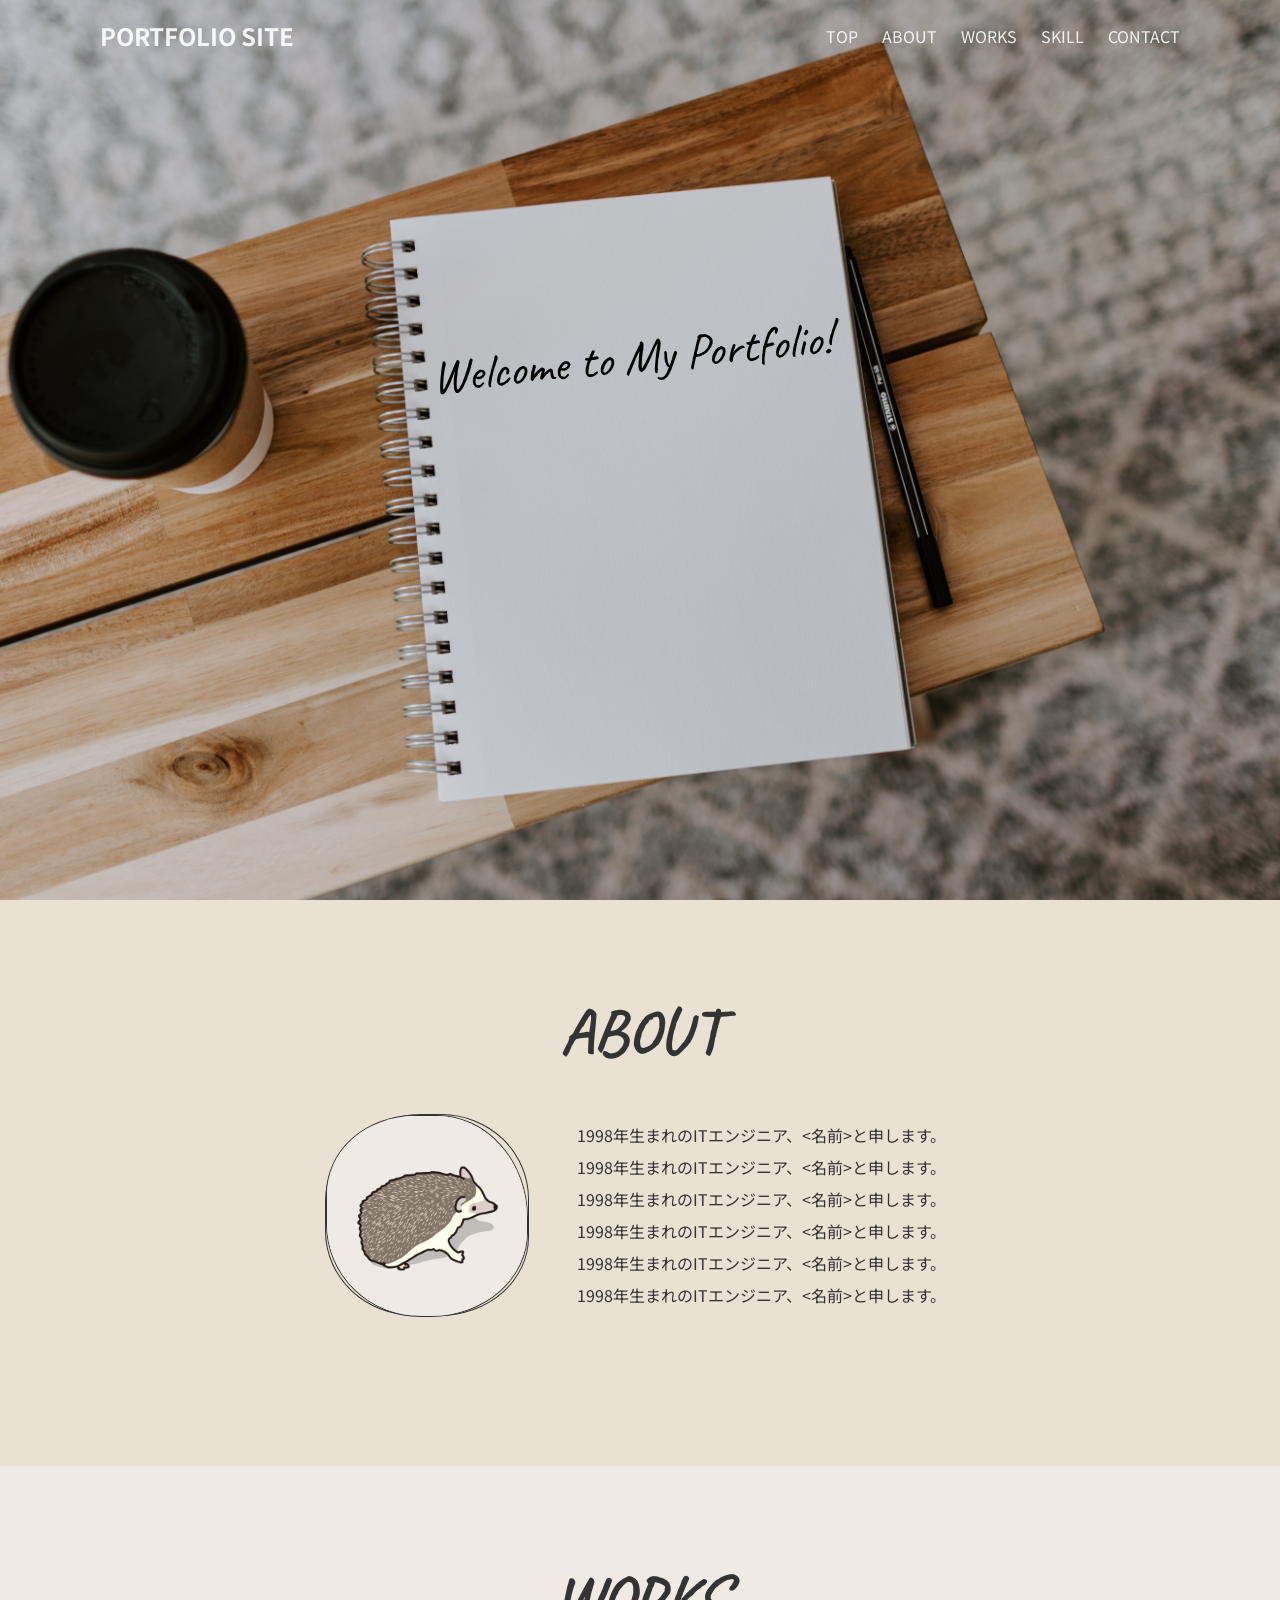
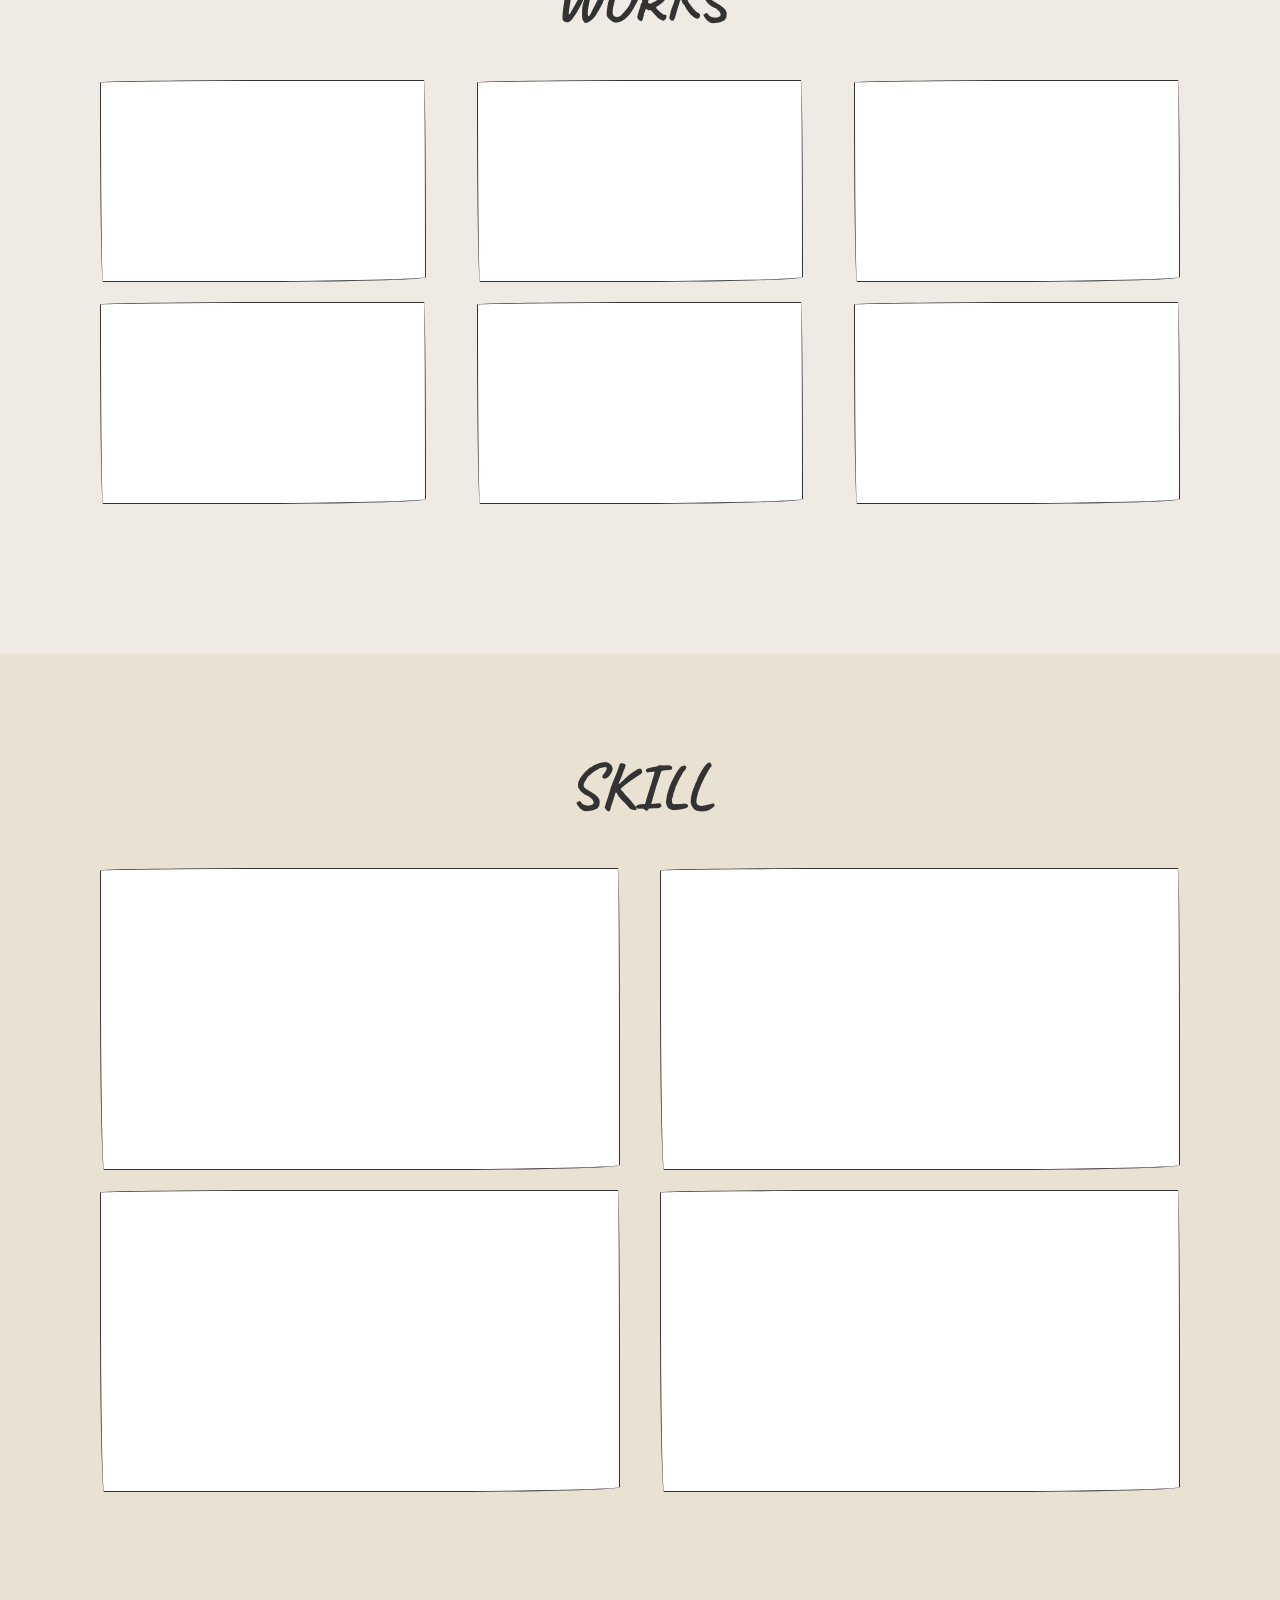
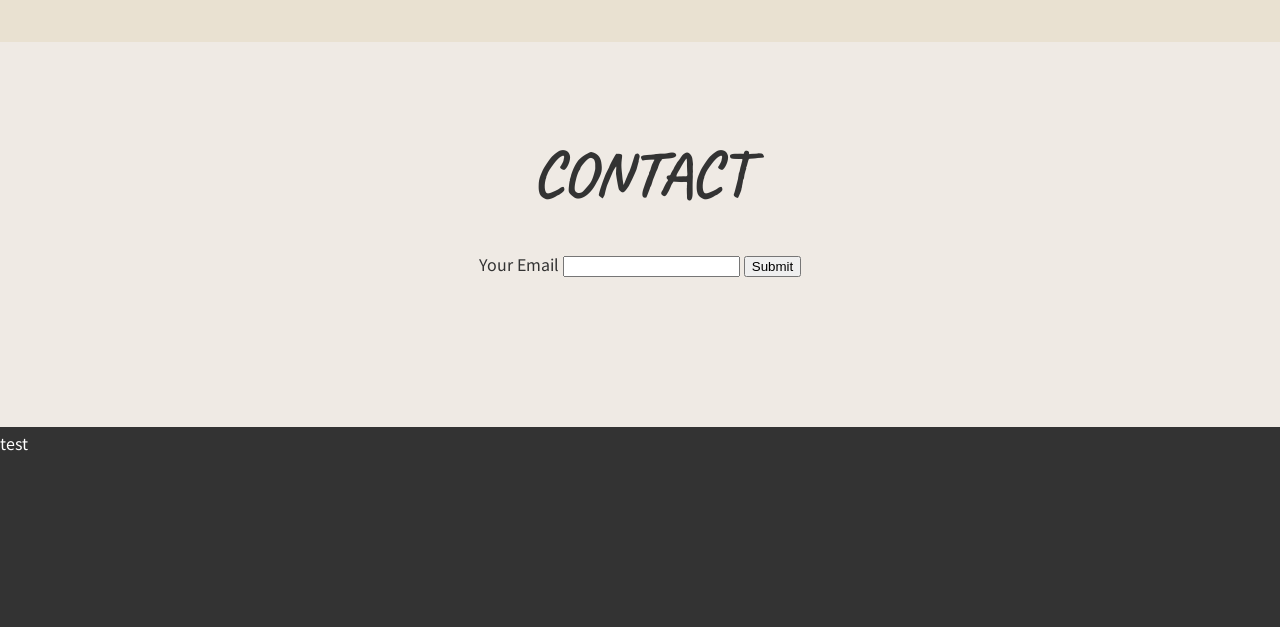
==== index.html @ 76a575d4 "first commit" ====
<!DOCTYPE html>
<html lang="ja">
  <head>
    <meta charset="UTF-8" />
    <meta http-equiv="X-UA-Compatible" content="IE=edge" />
    <meta name="viewport" content="width=device-width, initial-scale=1.0" />
    <link rel="preconnect" href="https://fonts.googleapis.com" />
    <link rel="preconnect" href="https://fonts.gstatic.com" crossorigin />
    <link
      href="https://fonts.googleapis.com/css2?family=Caveat&family=Noto+Sans+JP&display=swap"
      rel="stylesheet"
    />
    <link rel="stylesheet" href="scss/style.css" />
    <title>PORTFOLIO SITE</title>
  </head>

  <body>
    <header class="site-header">
      <nav class="container">
        <h1><a href="#">PORTFOLIO SITE</a></h1>
        <ul class="menu">
          <li><a href="#top-banner">TOP</a></li>
          <li><a href="#about">ABOUT</a></li>
          <li><a href="#works">WORKS</a></li>
          <li><a href="#skill">SKILL</a></li>
          <li><a href="#contact">CONTACT</a></li>
        </ul>
      </nav>
    </header>

    <div id="top-banner">
      <div class="container">
        <img src="./img/comment.svg" alt="comment" class="top-title" />
      </div>
    </div>

    <div id="about">
      <div class="container">
        <h2>ABOUT</h2>
        <div class="about-flex">
          <div class="circle-in">
            <img src="./img/about-icon.jpg" alt="icon" class="circle-out" />
          </div>
          <p style="width: 35%; text-align: left">
            1998年生まれのITエンジニア、<名前>と申します。<br />
            1998年生まれのITエンジニア、<名前>と申します。<br />
            1998年生まれのITエンジニア、<名前>と申します。<br />
            1998年生まれのITエンジニア、<名前>と申します。<br />
            1998年生まれのITエンジニア、<名前>と申します。<br />
            1998年生まれのITエンジニア、<名前>と申します。<br />
          </p>
        </div>
      </div>
    </div>

    <div id="works">
      <div class="container">
        <h2>WORKS</h2>
        <div class="work-list">
          <div class="work"></div>
          <div class="work"></div>
          <div class="work"></div>
          <div class="work"></div>
          <div class="work"></div>
          <div class="work"></div>
        </div>
      </div>
    </div>

    <div id="skill">
      <div class="container">
        <h2>SKILL</h2>
        <div class="skill-list">
          <div class="skill"></div>
          <div class="skill"></div>
          <div class="skill"></div>
          <div class="skill"></div>
        </div>
      </div>
    </div>

    <div id="contact">
      <div class="container">
        <h2>CONTACT</h2>
        <form method="post">
          <label for="email">Your Email</label>
          <input name="Email" id="email" type="email" />
          <button type="submit">Submit</button>
        </form>
      </div>
    </div>

    <footer class="site-footer">
      <p>test</p>
    </footer>

    <script src="js/scroll.js"></script>
  </body>
</html>
---- scss/style.css ----
html,
body,
h1,
h2,
p,
ul,
li {
  margin: 0;
  padding: 0;
  line-height: 1;
}

p {
  line-height: 2;
}

h2 {
  font-size: 64px;
  font-family: "Caveat", cursive;
  padding-bottom: 50px;
}

ul {
  list-style: none;
}

a {
  text-decoration: none;
  color: inherit;
}

img {
  border: none;
  vertical-align: bottom;
  max-width: 100%;
}

html {
  font-size: 62.5%;
  font-weight: normal;
  font-family: "Noto Sans JP", sans-serif;
}

body {
  background-color: #e9e1d1;
  color: #333;
  font-size: 1.6rem;
}

.site-header {
  width: 100%;
  height: 72px;
  position: fixed;
  top: 0;
  display: flex;
  color: #fff;
  opacity: 0.9;
  z-index: 999;
}
.site-header nav {
  display: flex;
  align-items: center;
  justify-content: space-between;
}
.site-header nav li {
  float: left;
  margin-left: 24px;
}

.container {
  margin: 0 auto;
  max-width: 1080px;
  width: 100%;
}

#top-banner,
#about,
#works,
#skill,
#contact {
  margin: 0 auto;
  justify-content: center;
  text-align: center;
  position: relative;
}

#about,
#works,
#skill,
#contact {
  padding-top: 100px;
  padding-bottom: 150px;
  z-index: 2;
}

#about,
#skill {
  background-color: #e9e1d1;
}

#works,
#contact {
  background-color: #efeae4;
}

#top-banner {
  height: 100vh;
  width: 100%;
  background-image: url(../img/bg-top.jpg);
  background-repeat: no-repeat;
  background-size: cover;
  background-position: center;
  background-attachment: fixed;
}

.top-title {
  top: 40%;
  left: 50%;
  transform: translate(-50%, -50%);
  position: fixed;
}

.about-flex {
  display: flex;
  gap: 48px;
  align-items: center;
  justify-content: center;
}

.circle-in {
  border-radius: 47% 43% 44% 44%/43% 42% 39% 42%;
  min-width: 200px;
  height: 200px;
  border: solid 1px #333;
}

.circle-out {
  border-radius: 44% 45% 48% 47%/39% 51% 42% 46%;
  min-width: 200px;
  height: 200px;
  border: solid 1px #333;
}

.work-list {
  display: flex;
  flex-wrap: wrap;
  justify-content: center;
  justify-content: space-between;
  gap: 20px;
}

.work {
  background-color: #fff;
  border: solid 1px #333;
  border-radius: 184px 2px 185px 3px/2.5px 200px 5px 185px;
  width: 30%;
  height: 200px;
}

.skill-list {
  display: flex;
  flex-wrap: wrap;
  justify-content: center;
  justify-content: space-between;
  gap: 20px;
}

.skill {
  background-color: #fff;
  border: solid 1px #333;
  border-radius: 184px 2px 185px 4px/2.5px 200px 5px 185px;
  width: 48%;
  height: 300px;
}

.site-footer {
  height: 200px;
  justify-content: center;
  background-color: #333;
  color: #fff;
}/*# sourceMappingURL=style.css.map */
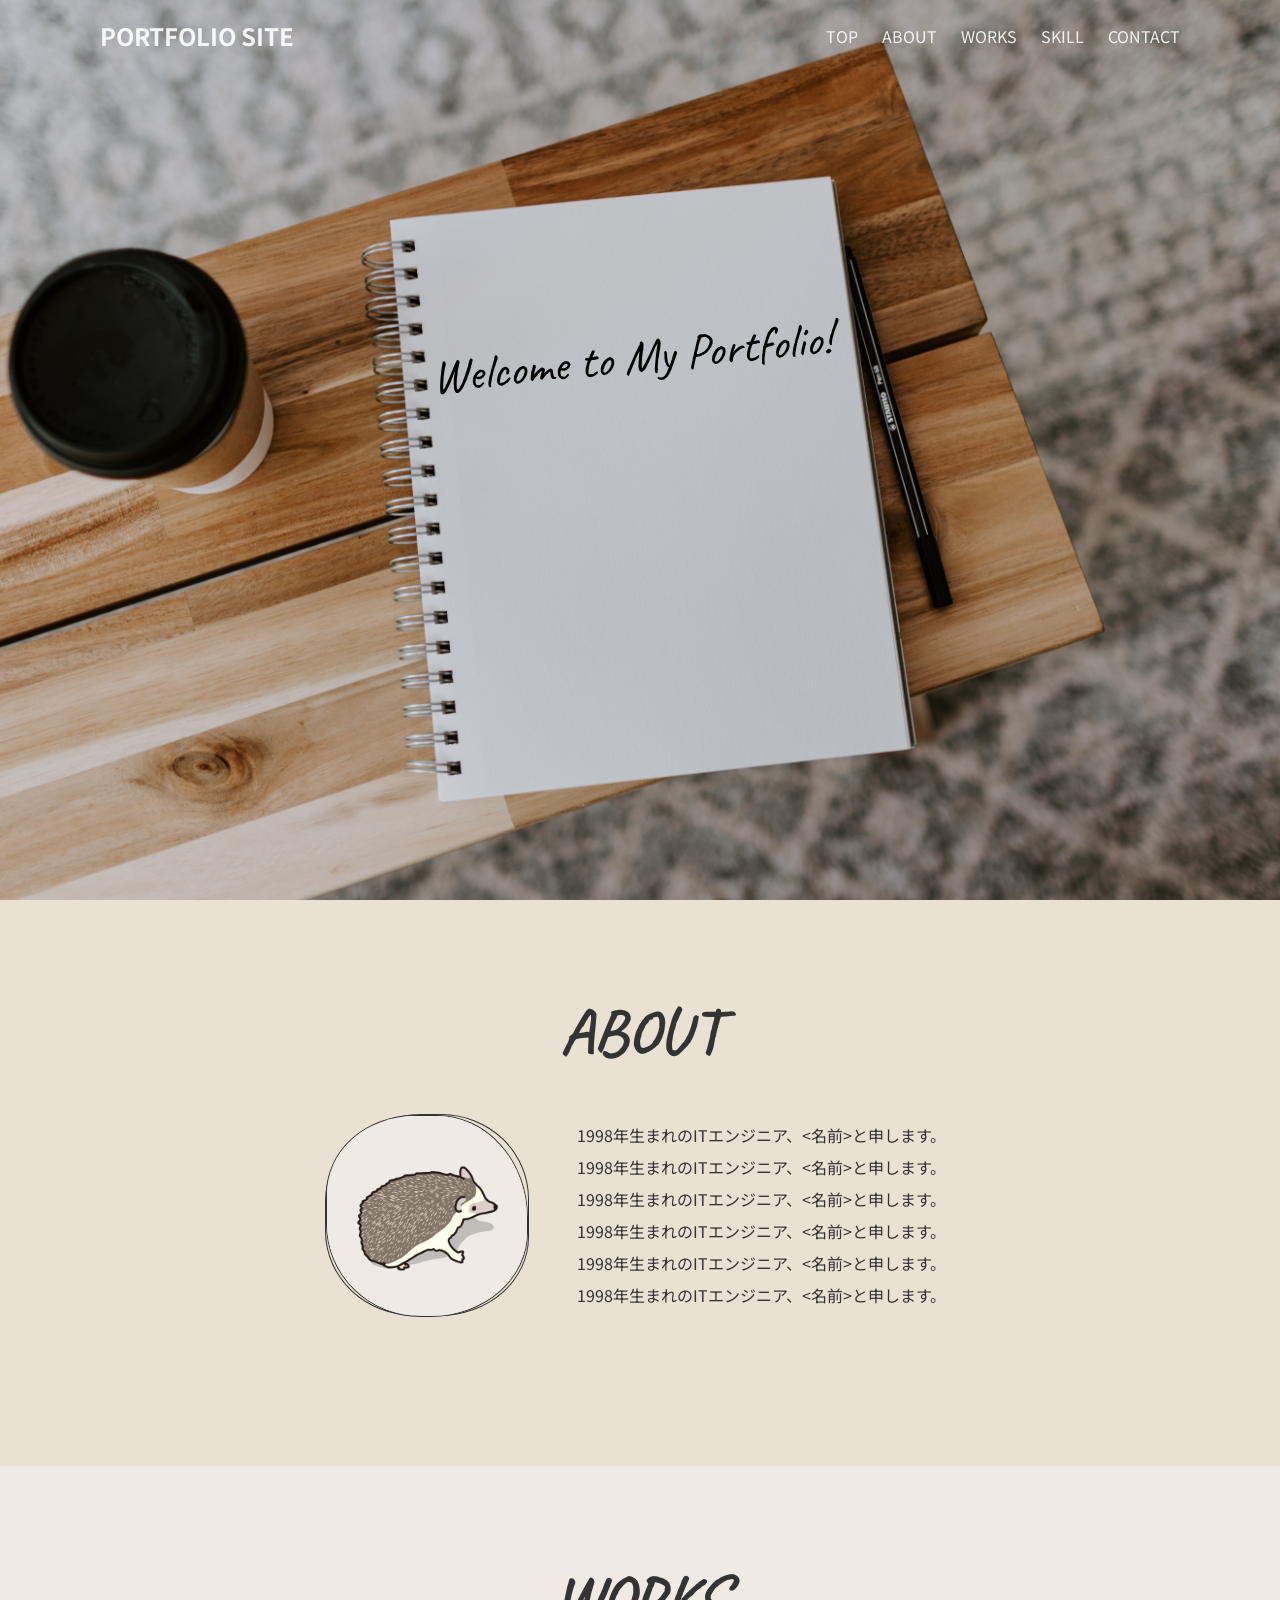
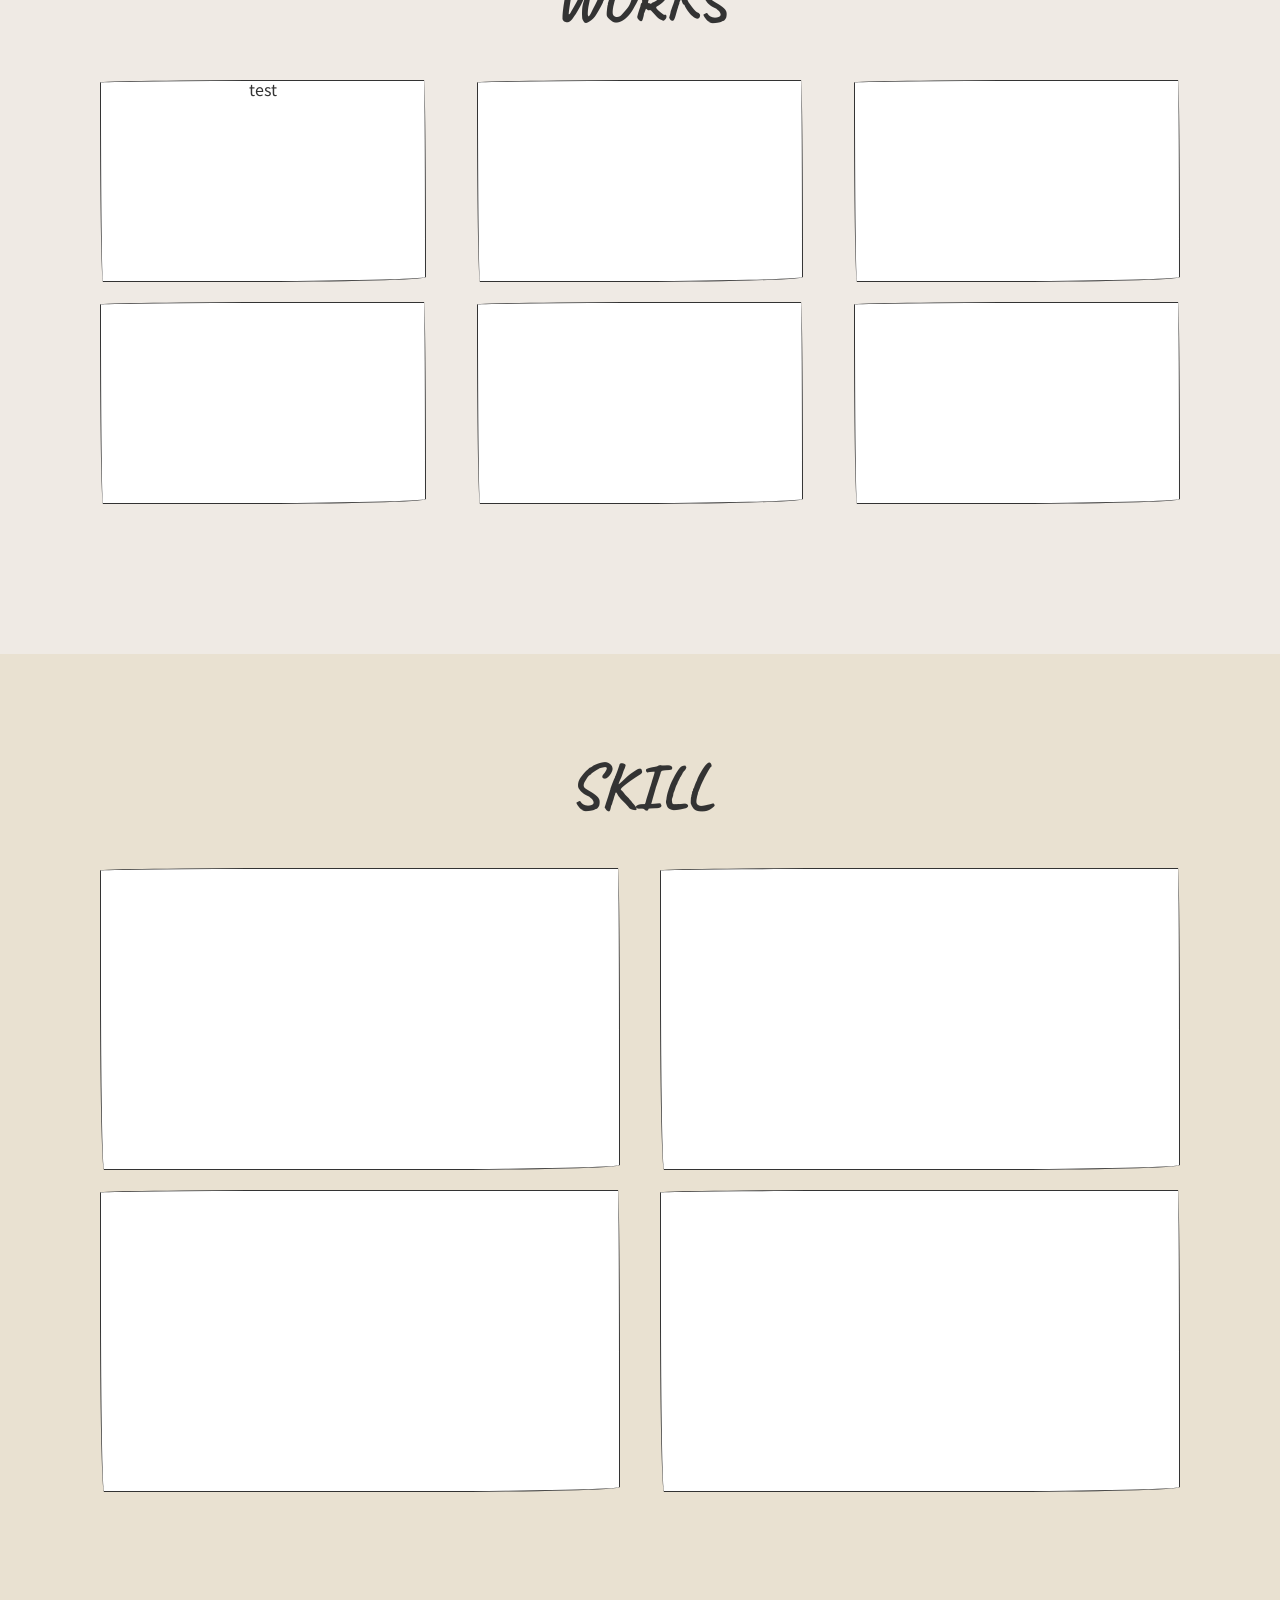
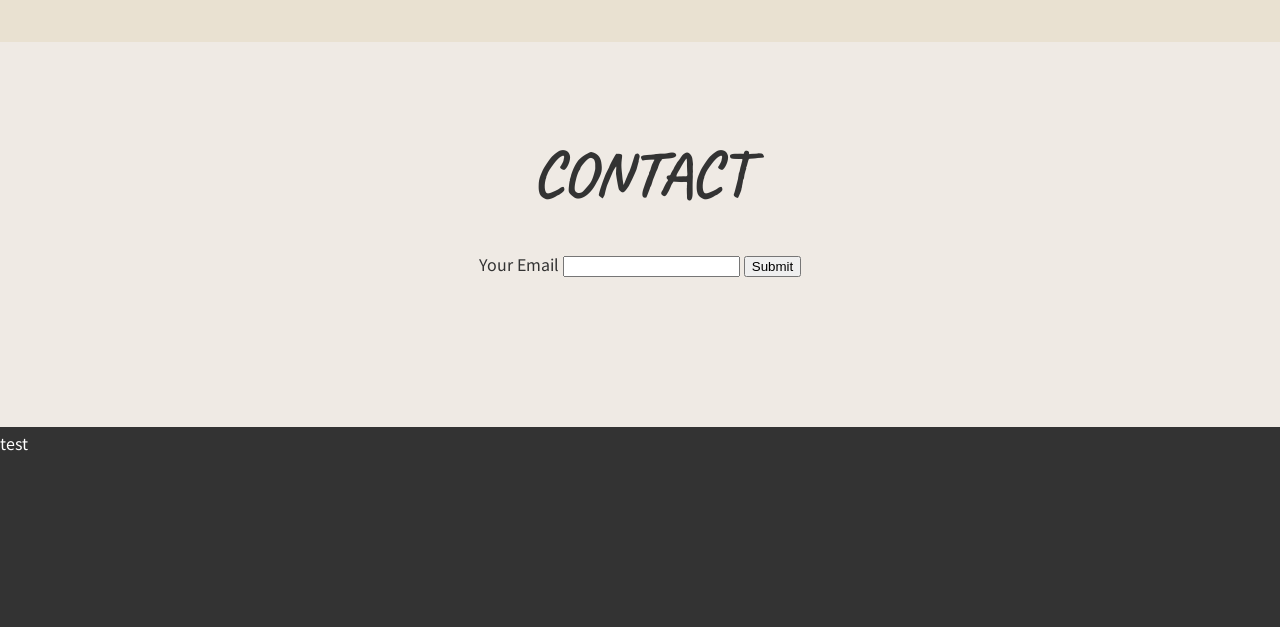
==== commit c4ba1836: "testコミット" ====
--- a/index.html
+++ b/index.html
@@ -57,7 +57,7 @@
       <div class="container">
         <h2>WORKS</h2>
         <div class="work-list">
-          <div class="work"></div>
+          <div class="work">test</div>
           <div class="work"></div>
           <div class="work"></div>
           <div class="work"></div>
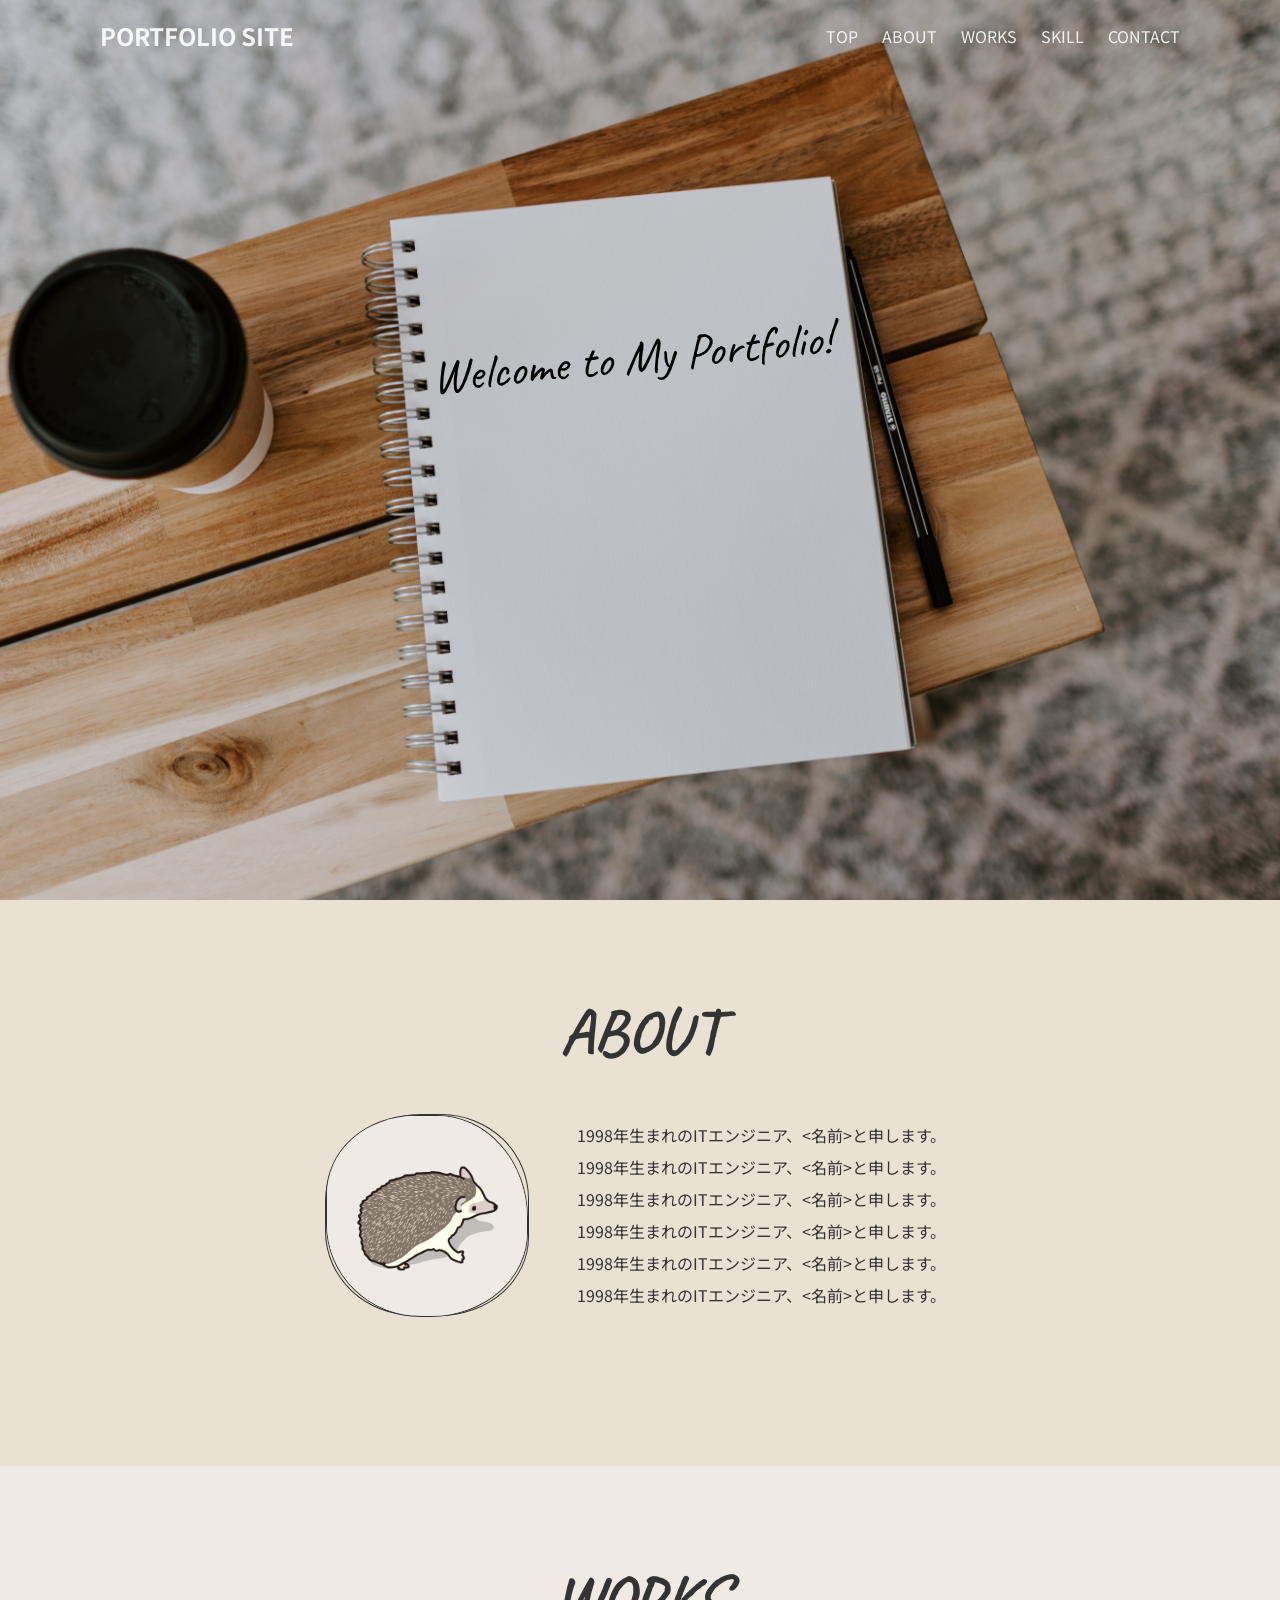
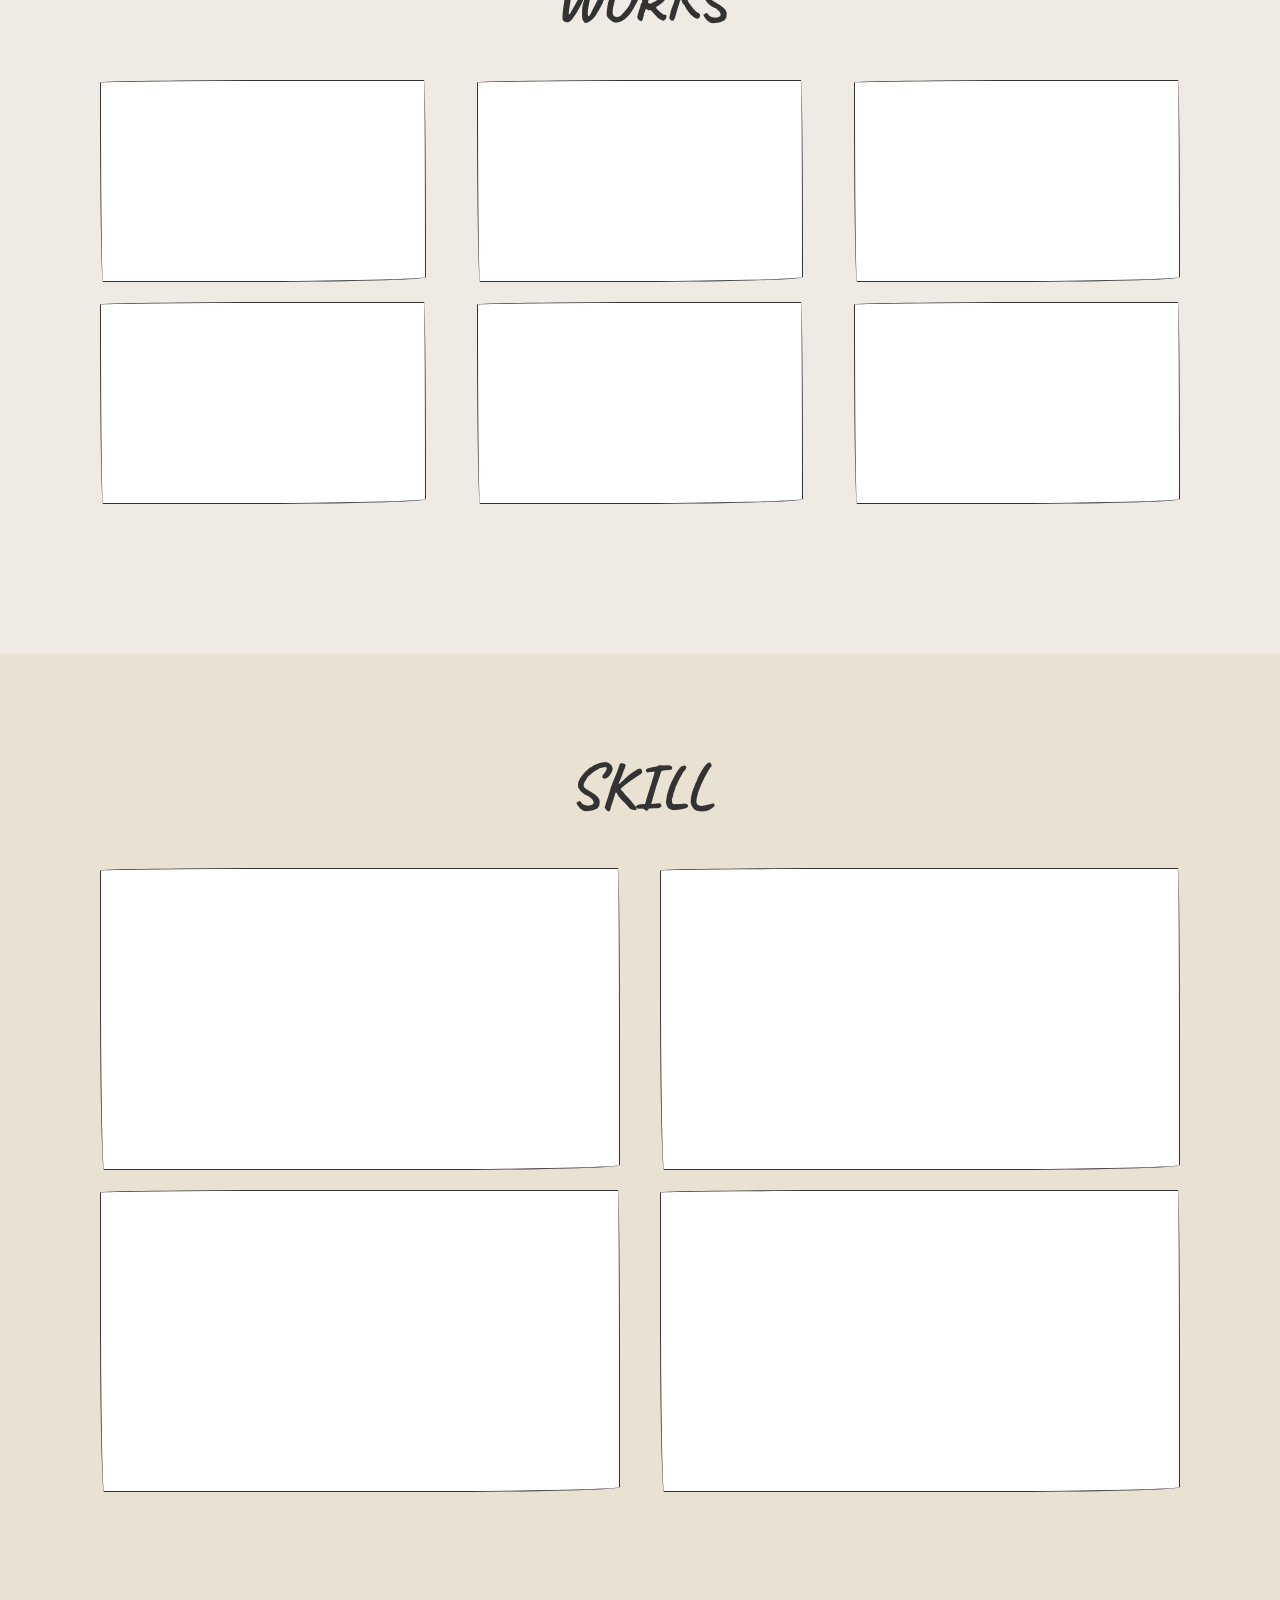
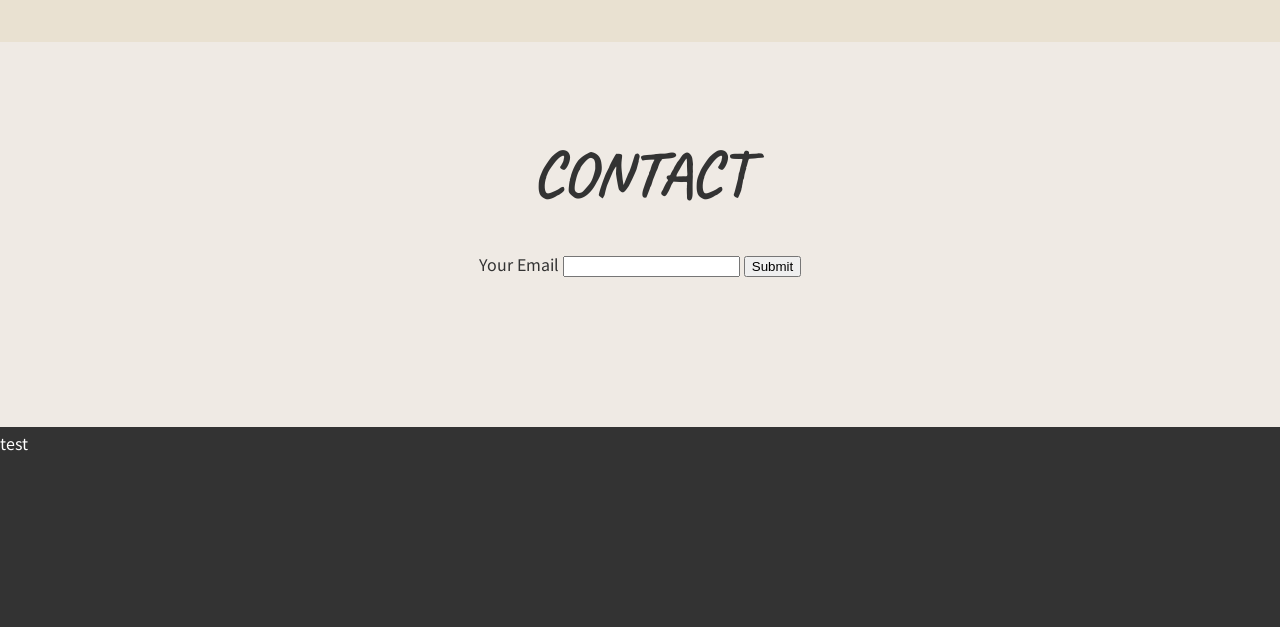
==== commit 09a1a499: "test" ====
--- a/index.html
+++ b/index.html
@@ -57,7 +57,7 @@
       <div class="container">
         <h2>WORKS</h2>
         <div class="work-list">
-          <div class="work">test</div>
+          <div class="work"></div>
           <div class="work"></div>
           <div class="work"></div>
           <div class="work"></div>
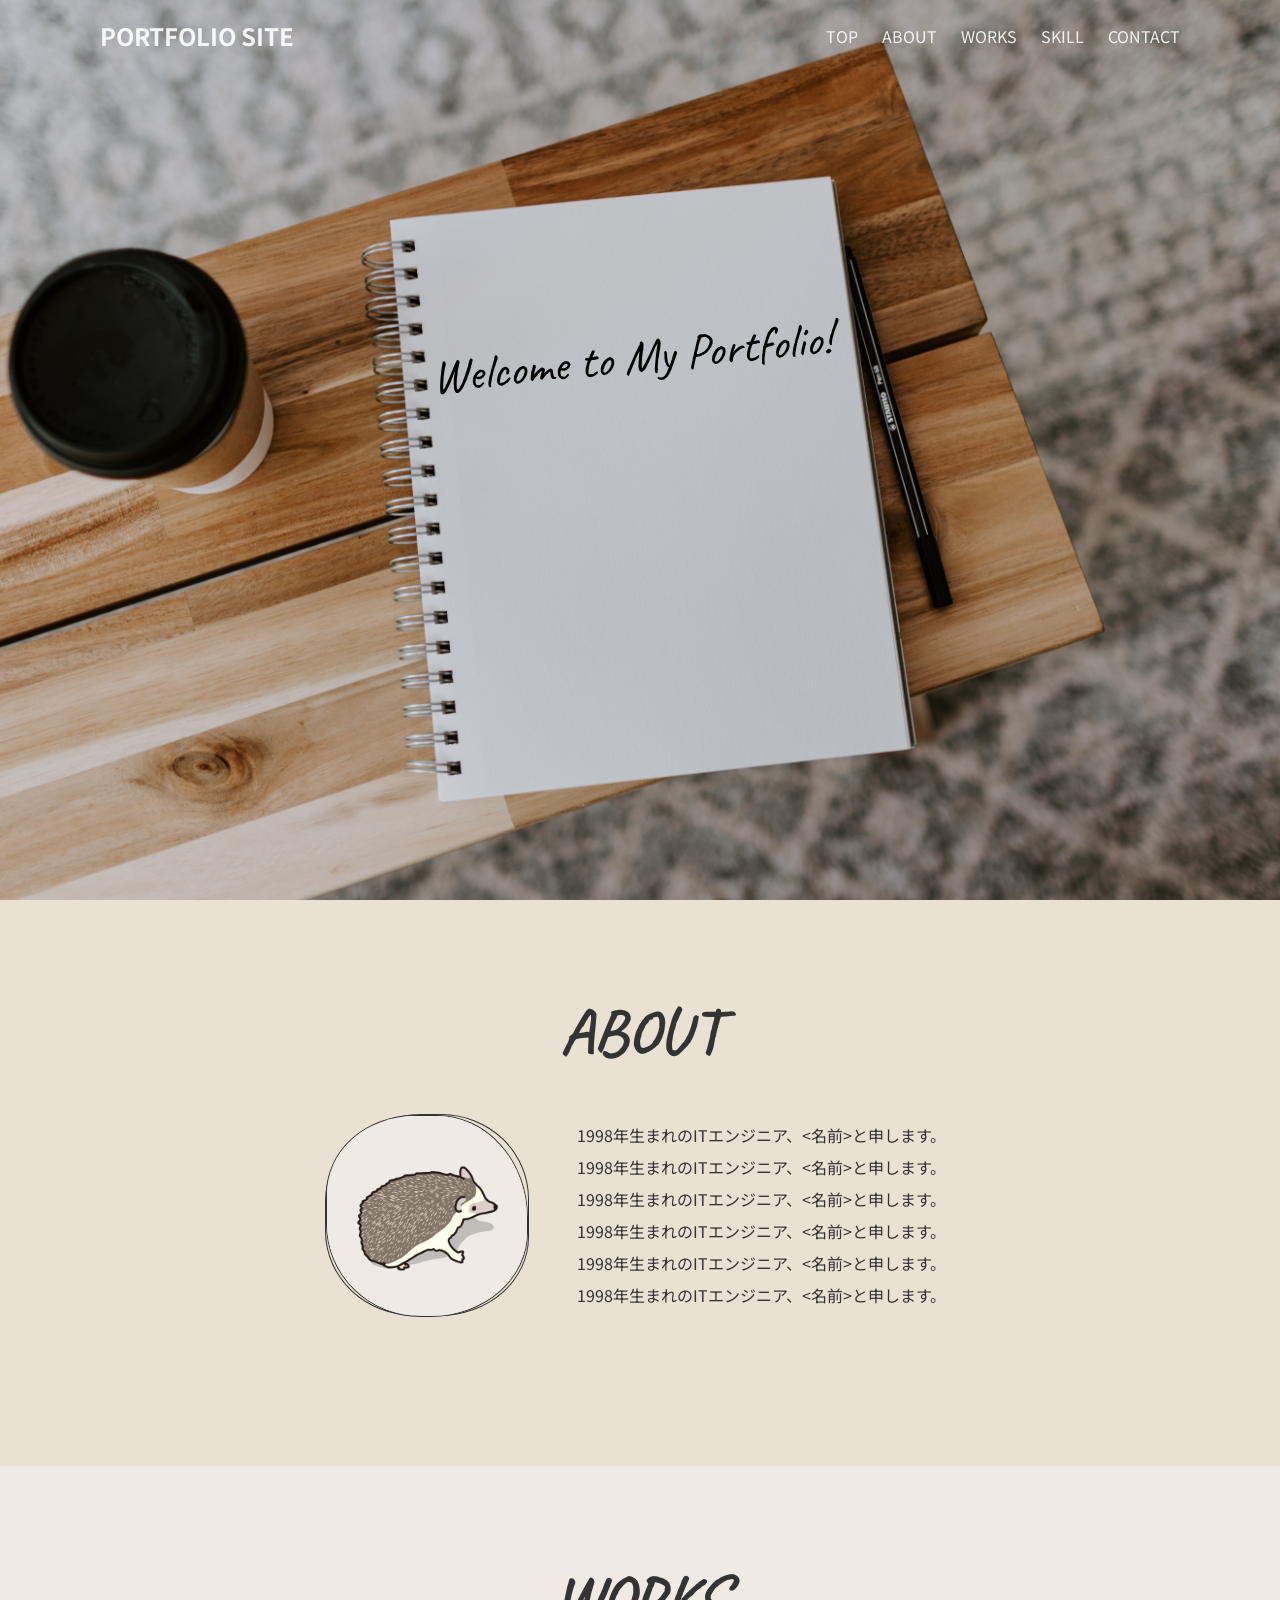
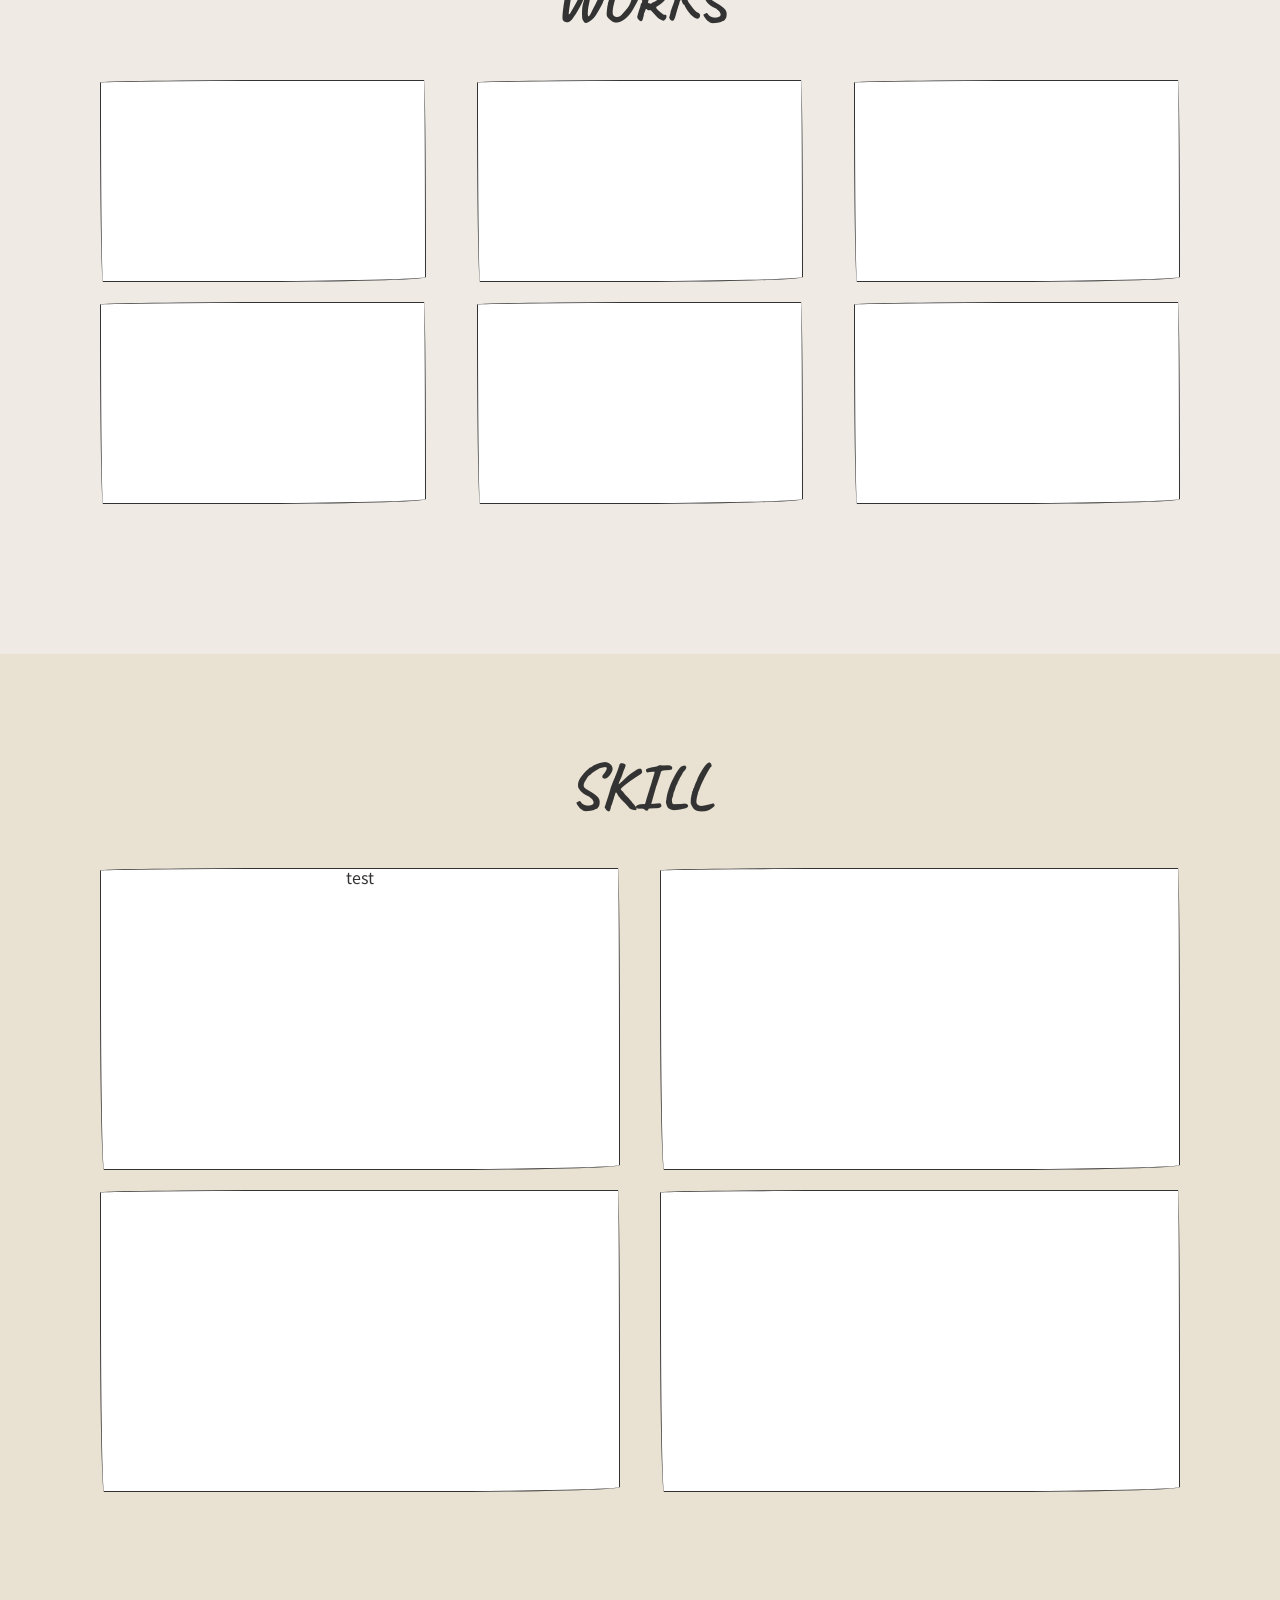
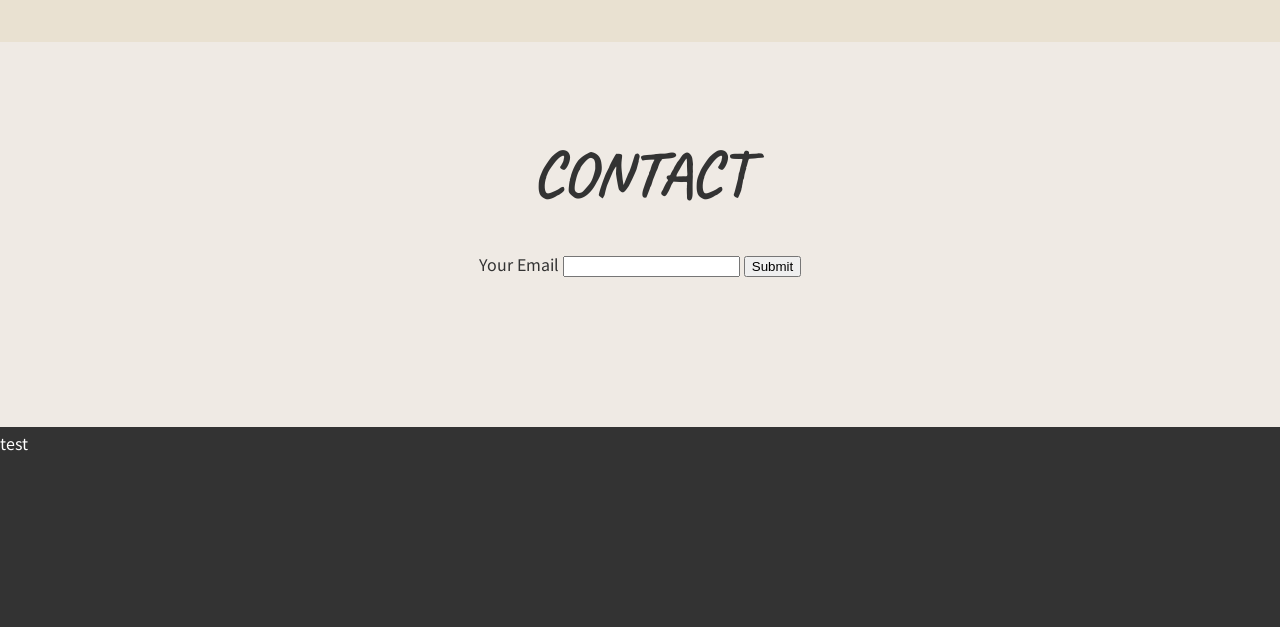
==== commit b25e8f85: "testコミット" ====
--- a/index.html
+++ b/index.html
@@ -71,7 +71,7 @@
       <div class="container">
         <h2>SKILL</h2>
         <div class="skill-list">
-          <div class="skill"></div>
+          <div class="skill">test</div>
           <div class="skill"></div>
           <div class="skill"></div>
           <div class="skill"></div>
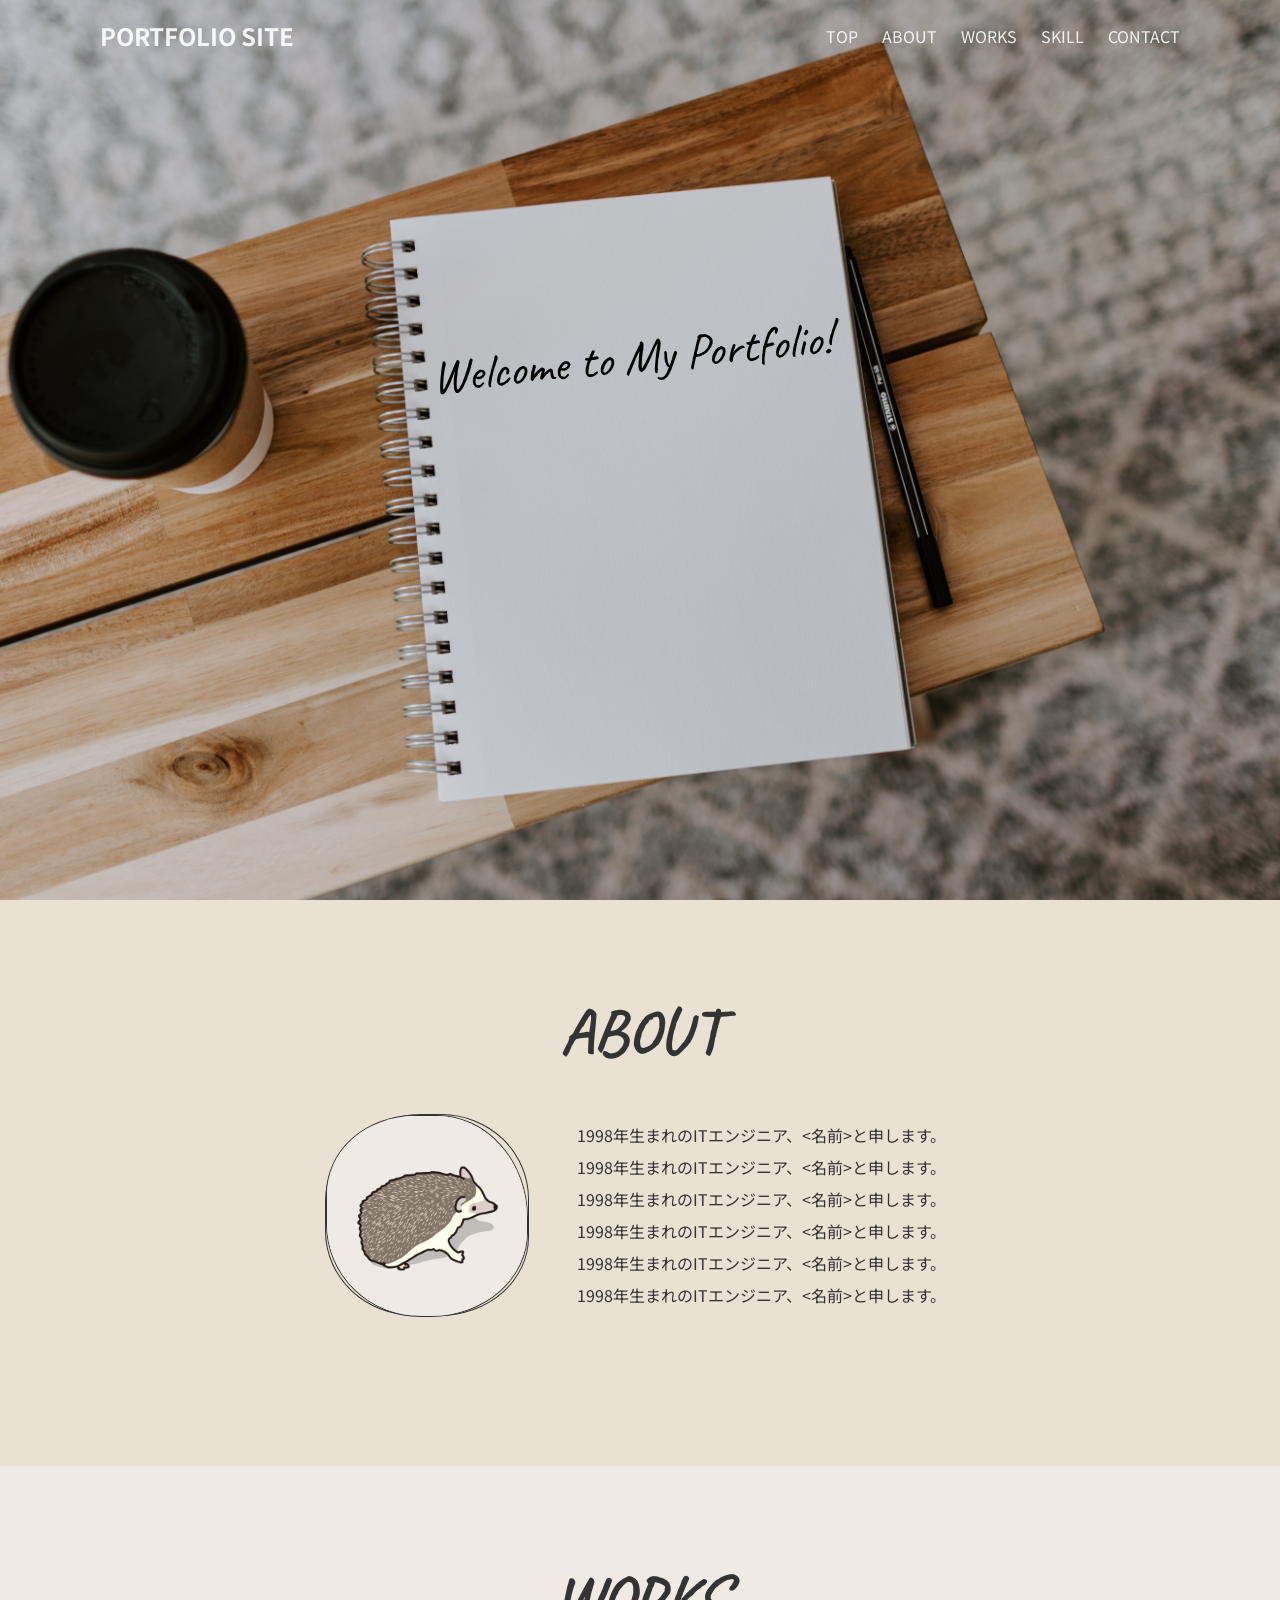
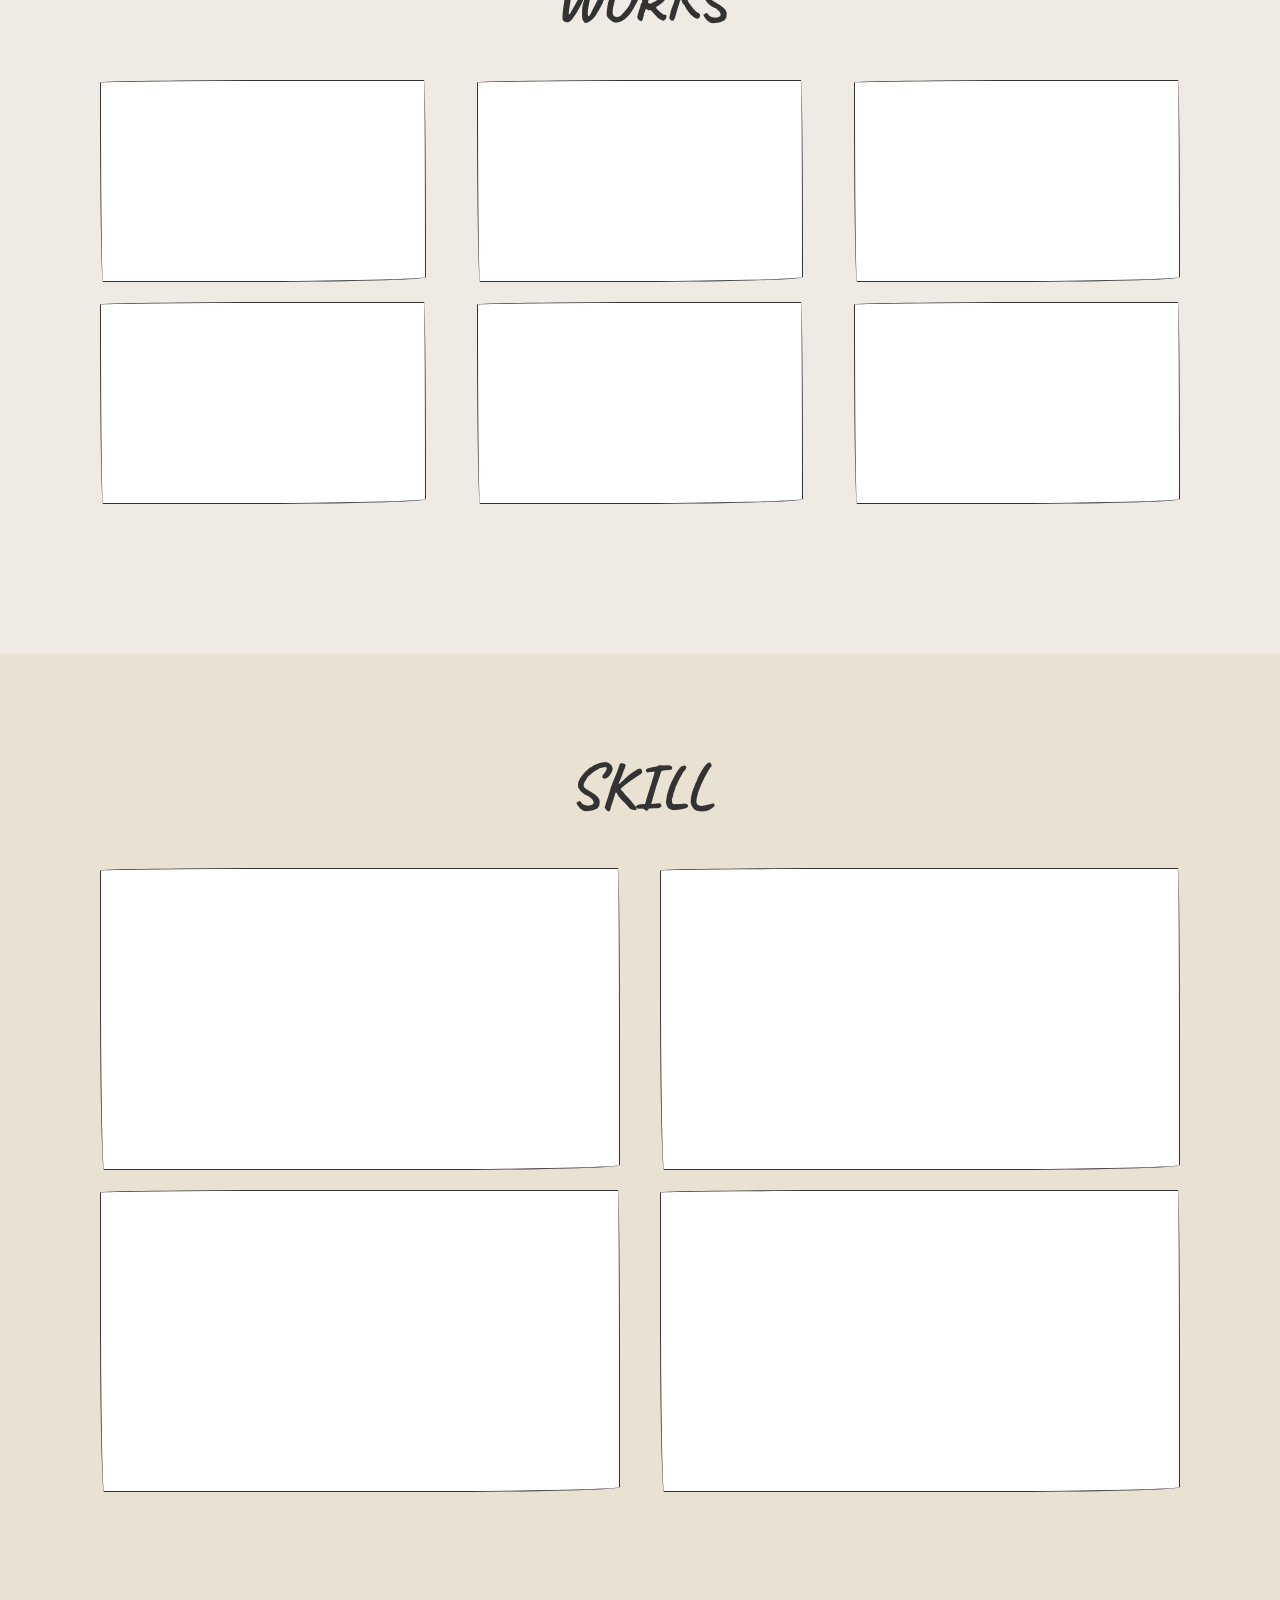
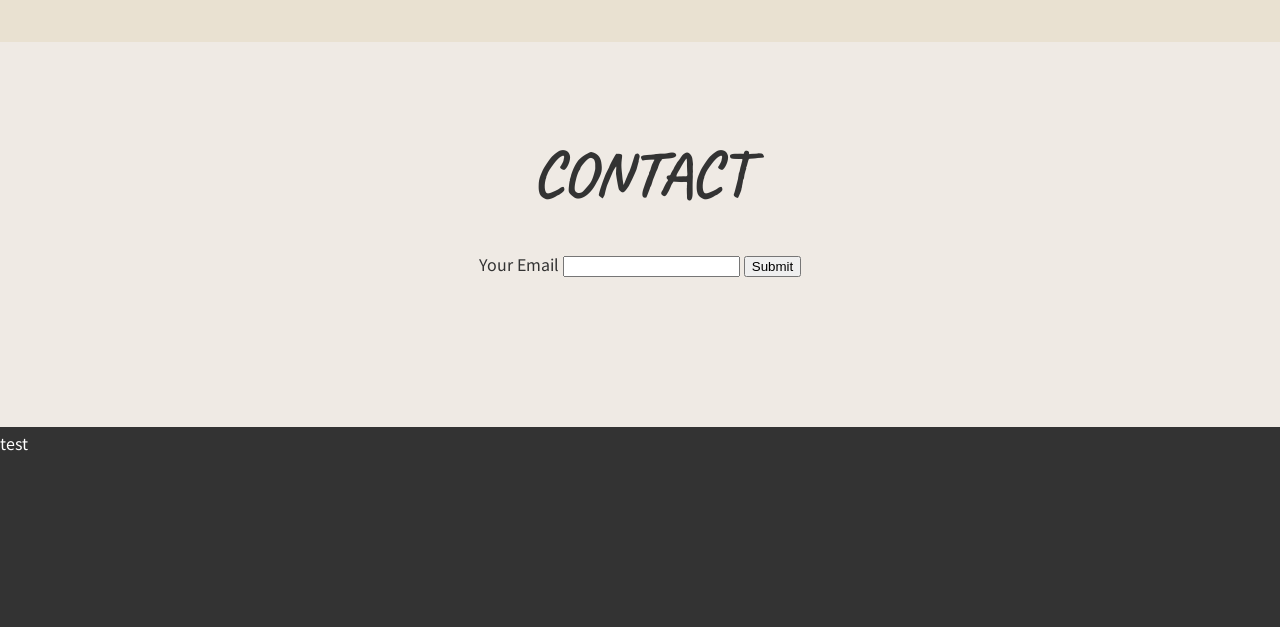
==== commit 1bbc534e: "test16:43" ====
--- a/index.html
+++ b/index.html
@@ -71,7 +71,7 @@
       <div class="container">
         <h2>SKILL</h2>
         <div class="skill-list">
-          <div class="skill">test</div>
+          <div class="skill"></div>
           <div class="skill"></div>
           <div class="skill"></div>
           <div class="skill"></div>
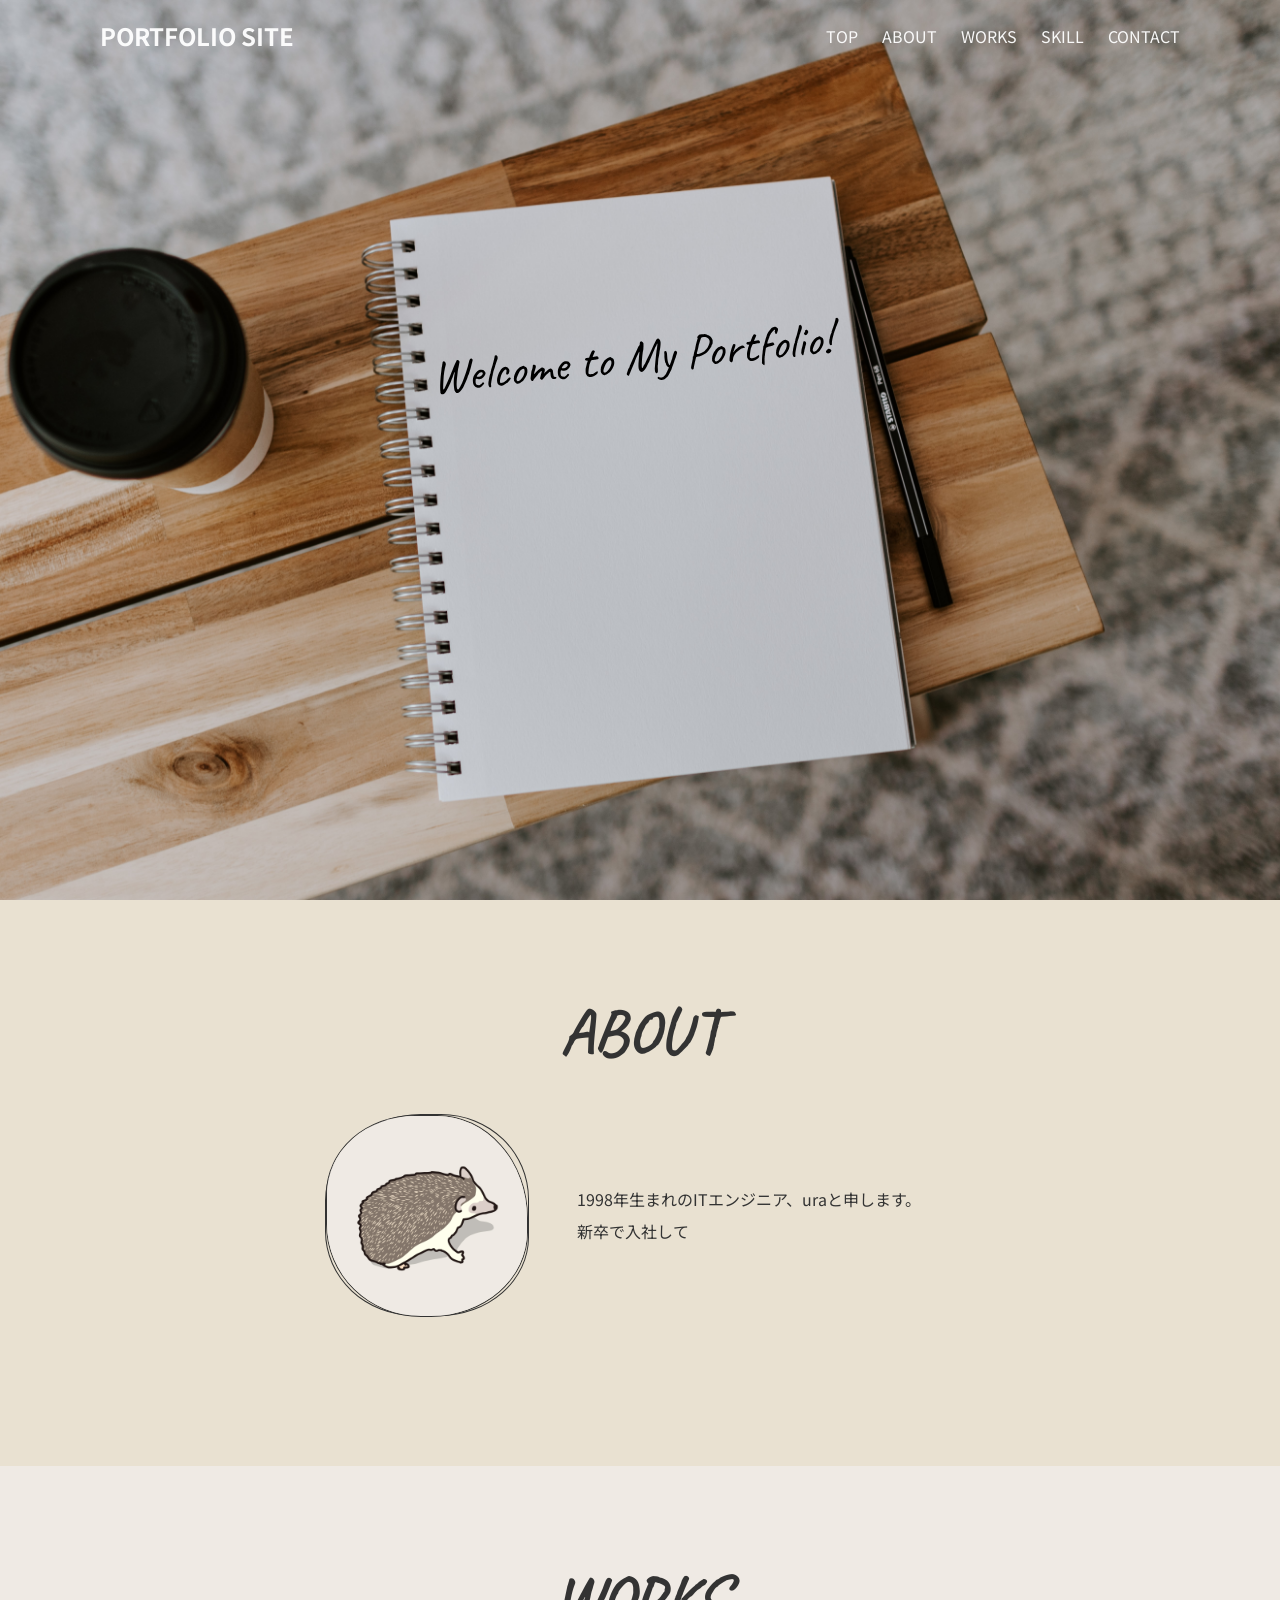
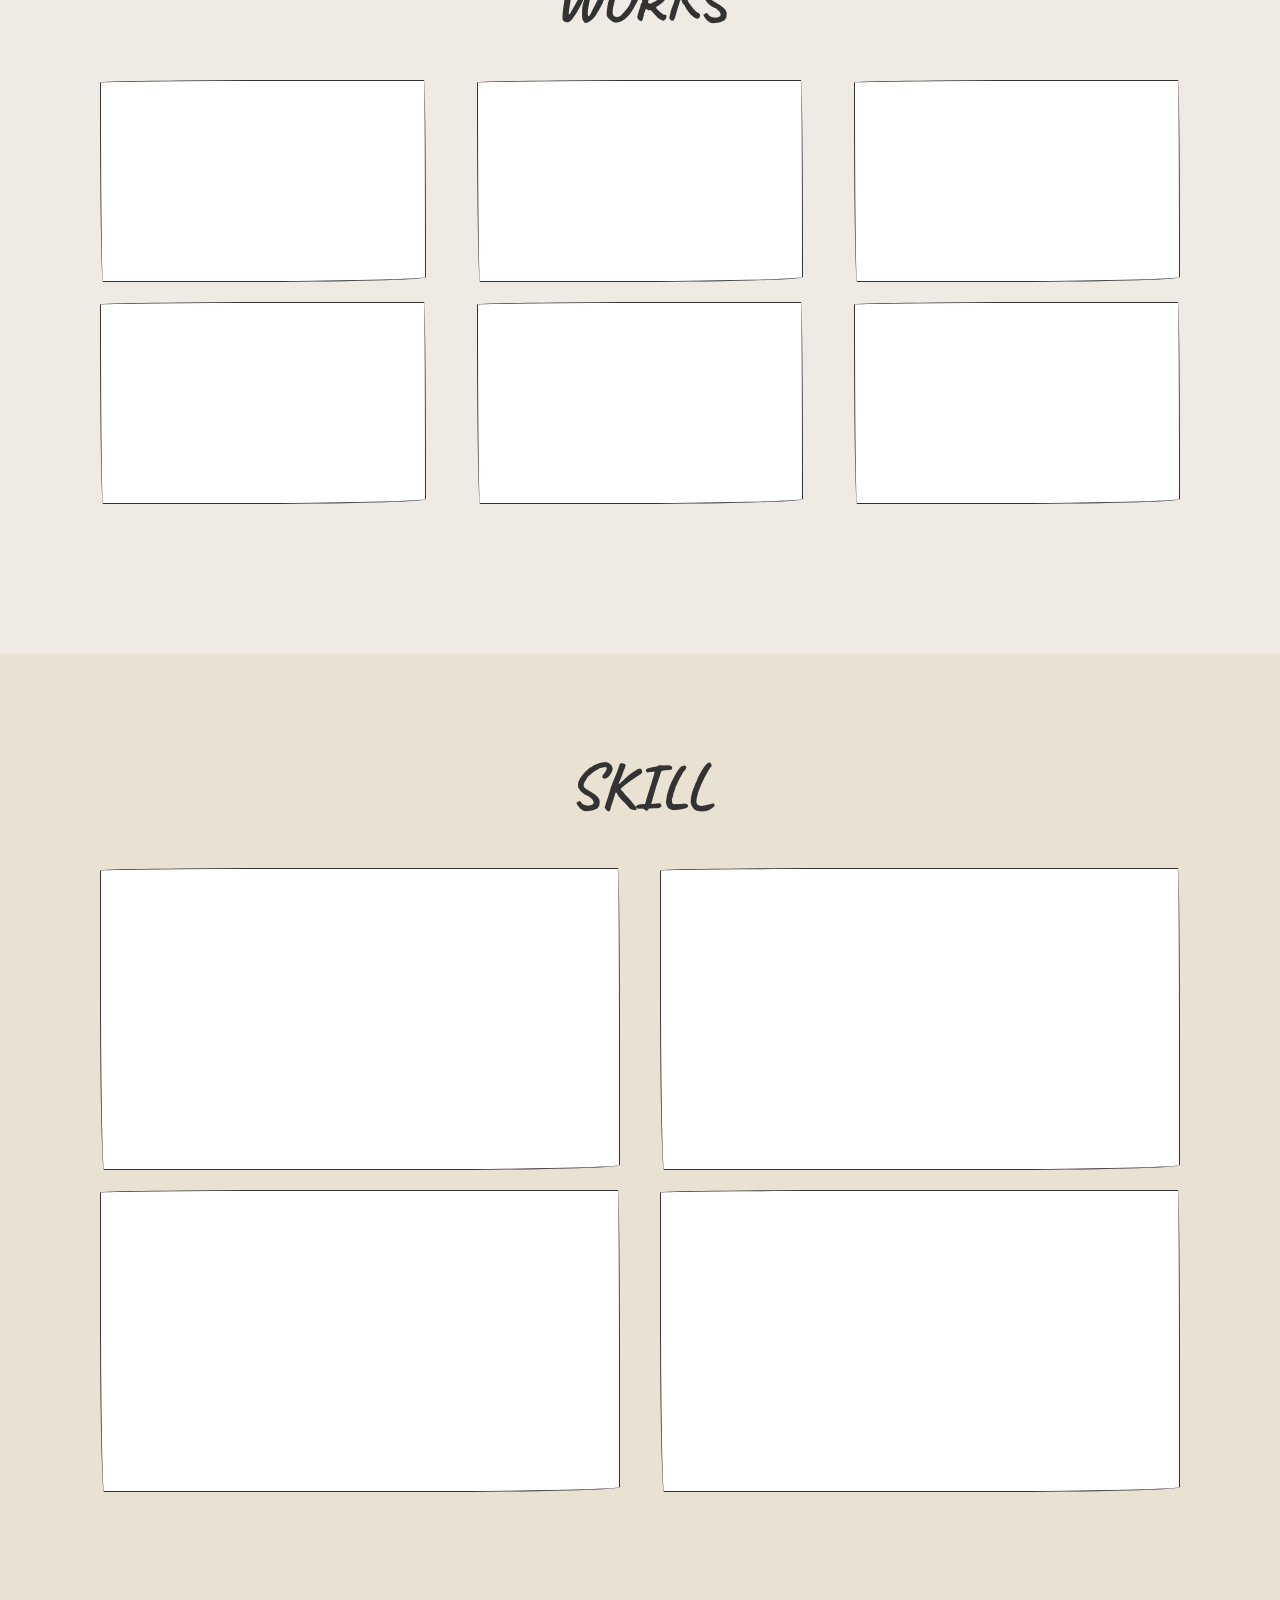
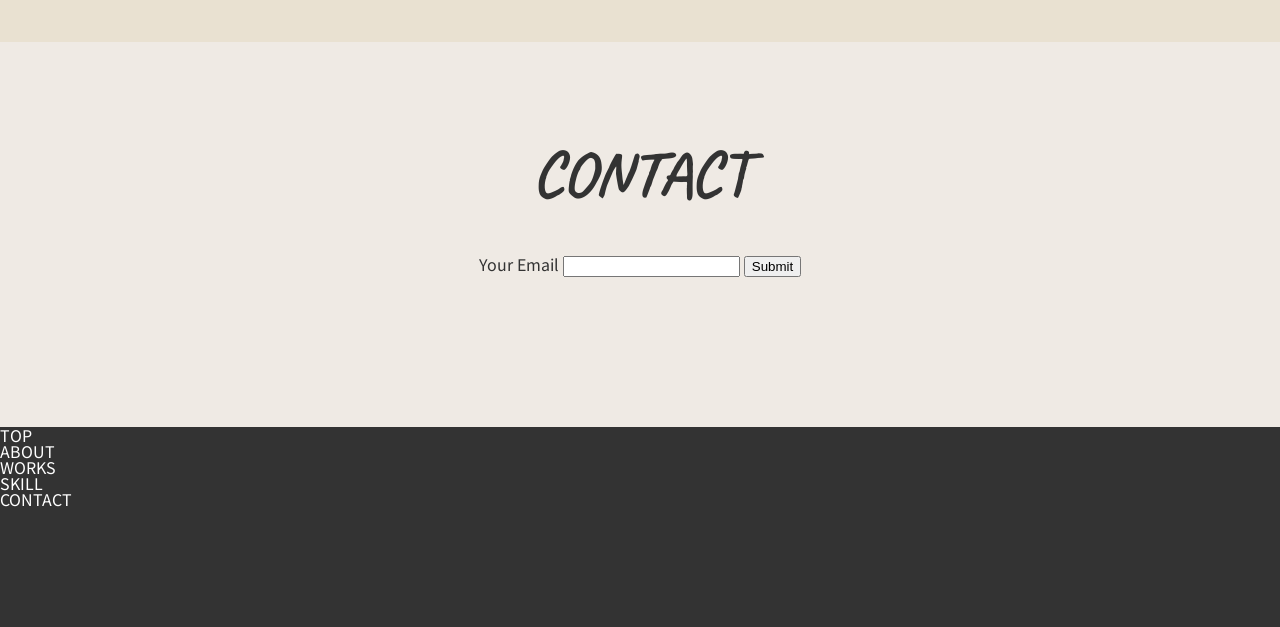
==== commit 345adcfc: "ヘッダーイベント追加" ====
--- a/index.html
+++ b/index.html
@@ -15,7 +15,7 @@
   </head>
 
   <body>
-    <header class="site-header">
+    <header id="site-header" class="site-header">
       <nav class="container">
         <h1><a href="#">PORTFOLIO SITE</a></h1>
         <ul class="menu">
@@ -42,12 +42,8 @@
             <img src="./img/about-icon.jpg" alt="icon" class="circle-out" />
           </div>
           <p style="width: 35%; text-align: left">
-            1998年生まれのITエンジニア、<名前>と申します。<br />
-            1998年生まれのITエンジニア、<名前>と申します。<br />
-            1998年生まれのITエンジニア、<名前>と申します。<br />
-            1998年生まれのITエンジニア、<名前>と申します。<br />
-            1998年生まれのITエンジニア、<名前>と申します。<br />
-            1998年生まれのITエンジニア、<名前>と申します。<br />
+            1998年生まれのITエンジニア、uraと申します。<br />
+            新卒で入社して
           </p>
         </div>
       </div>
@@ -91,9 +87,16 @@
     </div>
 
     <footer class="site-footer">
-      <p>test</p>
+      <ul class="menu">
+        <li><a href="#top-banner">TOP</a></li>
+        <li><a href="#about">ABOUT</a></li>
+        <li><a href="#works">WORKS</a></li>
+        <li><a href="#skill">SKILL</a></li>
+        <li><a href="#contact">CONTACT</a></li>
+      </ul>
     </footer>
 
     <script src="js/scroll.js"></script>
+    <script src="js/backgroundChange.js"></script>
   </body>
 </html>
--- a/scss/style.css
+++ b/scss/style.css
@@ -54,8 +54,9 @@
   top: 0;
   display: flex;
   color: #fff;
-  opacity: 0.9;
+  opacity: 0.95;
   z-index: 999;
+  transition: 0.3s;
 }
 .site-header nav {
   display: flex;
@@ -65,6 +66,10 @@
 .site-header nav li {
   float: left;
   margin-left: 24px;
+}
+
+.bg-header {
+  background-color: #333;
 }
 
 .container {
